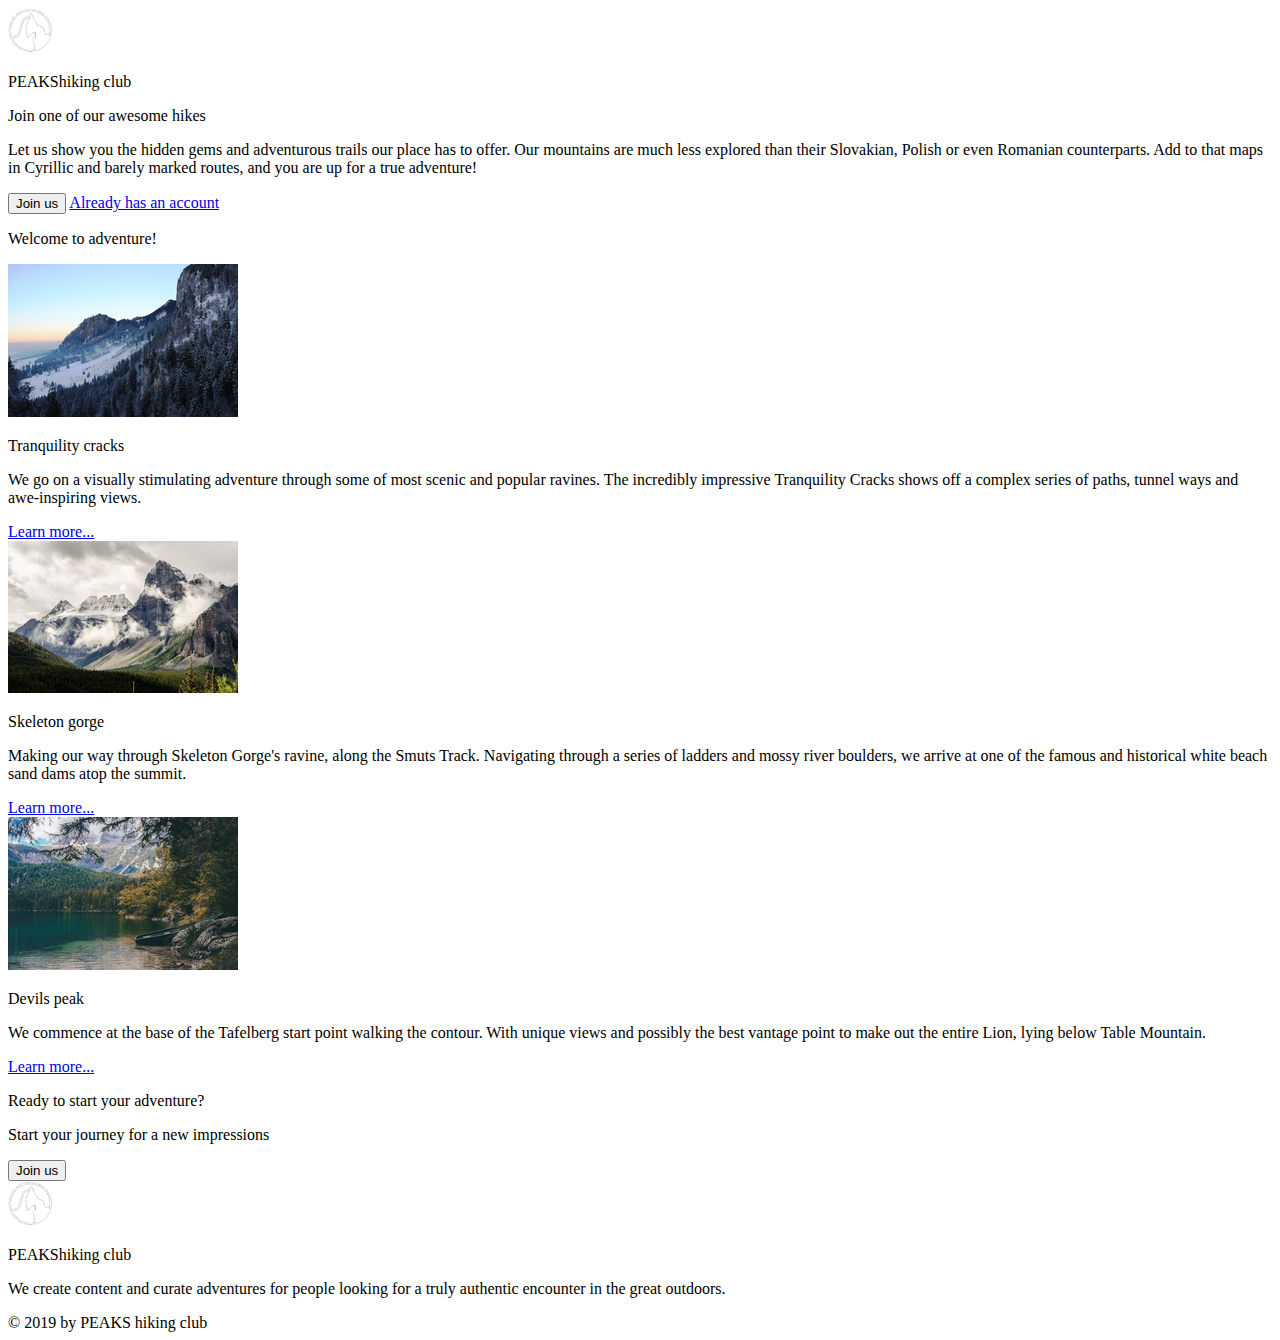
==== FL12_HW3/homework/index.html @ 8019282d "hw3:innitial commit" ====
<!DOCTYPE html>
<html lang="en">

<head>
    <meta charset="UTF-8">
    <meta name="viewport" content="width=device-width, initial-scale=1.0">
    <meta http-equiv="X-UA-Compatible" content="ie=edge">
    <link href="https://fonts.googleapis.com/css?family=Hind:400,600%7CSource+Sans+Pro:400,600,700%7CFresca"
          rel="stylesheet"/>

    <!-- Styles should be switched here: -->

    <link rel="stylesheet" type="text/css" href="css/style1.css">
    <!--     <link rel="stylesheet" type="text/css" href="css/style2.css">-->

    <title>PEAKS hiking club</title>
</head>

<body>
<header class="header">
    <div class="header-wrap">
        <div class="landing-logo">
            <img src="img/m-logo.png" alt="logo"/>
            <p>PEAKS<span>hiking club</span></p>
        </div>
        <p class="header_heading">
            Join one of our awesome hikes
        </p>
        <p class="header_text">
            Let us show you the hidden gems and adventurous trails our place has to offer.
            Our mountains are much less explored than their Slovakian,
            Polish or even Romanian counterparts. Add to that maps in Cyrillic and barely marked routes,
            and you are up for a true adventure!
        </p>
        <div>
            <button class="header_button">Join us</button>
            <a href="#" class="login">Already has an account</a>
        </div>
    </div>
</header>
<main class="section">
    <p class="section_text">
        Welcome to adventure!
    </p>
    <div class="section_card_wrap">
        <div class="section_card">
            <img class="section_card_img"
                 src="img/m-1.jpg"
                 alt="experts"/>
            <div class="section_card_right_container">
                <p class="section_card_heading">
                    Tranquility cracks
                </p>
                <p class="section_card_text">
                    We go on a visually stimulating adventure through some of most scenic and popular ravines.
                    The incredibly impressive Tranquility Cracks shows off a complex series of paths, tunnel ways and
                    awe-inspiring views.
                </p>
                <a href="#" class="section_link">Learn more...</a>
            </div>
        </div>
        <div class="section_card">
            <img class="section_card_img"
                 src="img/m-2.jpg"
                 alt="content formats"/>
            <div class="section_card_right_container">
                <p class="section_card_heading">
                    Skeleton gorge
                </p>
                <p class="section_card_text">
                    Making our way through Skeleton Gorge's ravine, along the Smuts Track.
                    Navigating through a series of ladders and mossy river boulders, we arrive at one of the famous and
                    historical white beach sand dams atop the summit.
                </p>
                <a href="#" class="section_link">Learn more...</a>
            </div>
        </div>
        <div class="section_card">
            <img class="section_card_img"
                 src="img/m-3.jpg"
                 alt="certificate"/>
            <div class="section_card_right_container">
                <p class="section_card_heading">
                    Devils peak
                </p>
                <p class="section_card_text">
                    We commence at the base of the Tafelberg start point walking the contour.
                    With unique views and possibly the best vantage point to make out the entire Lion, lying below Table
                    Mountain.
                </p>
                <a href="#" class="section_link">Learn more...</a>
            </div>
        </div>
    </div>
    <div class="section_banner">
        <div class="section_banner_text_wrap">
            <p class="section_banner_heading">
                Ready to start your adventure?
            </p>
            <p class="section_banner_text">
                Start your journey for a new impressions
            </p>
        </div>
        <button class="section_banner_button">Join us</button>
    </div>
</main>
<footer class="footer">
    <div class="footer-wrap">
        <div class="footer_logo landing-logo">
            <img src="img/m-logo.png" alt="logo"/>
            <p>PEAKS<span>hiking club</span></p>
        </div>
        <p class="footer_text">
            We create content and curate adventures for people looking for a truly authentic encounter in the great
            outdoors.
        </p>
        <span class="footer-cr">
          &copy; 2019 by PEAKS hiking club
        </span>
    </div>
</footer>
</body>

</html>
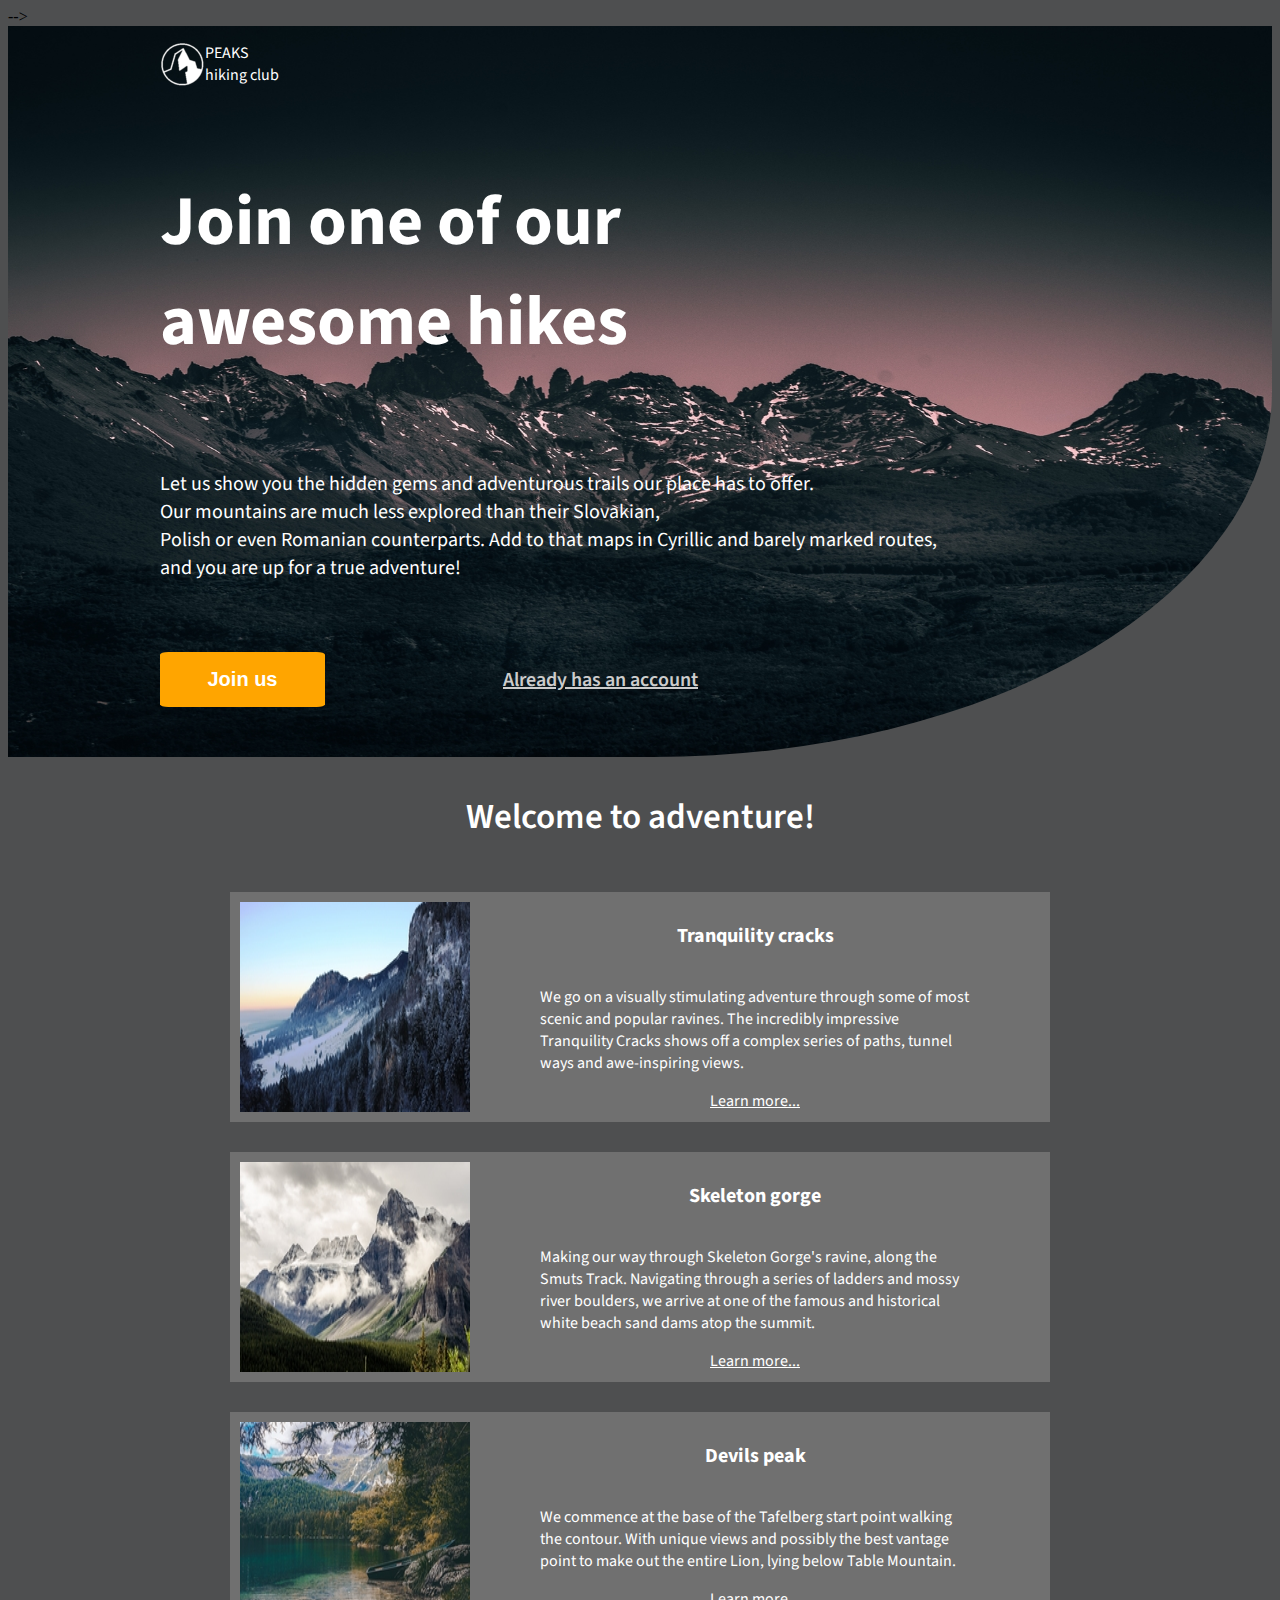
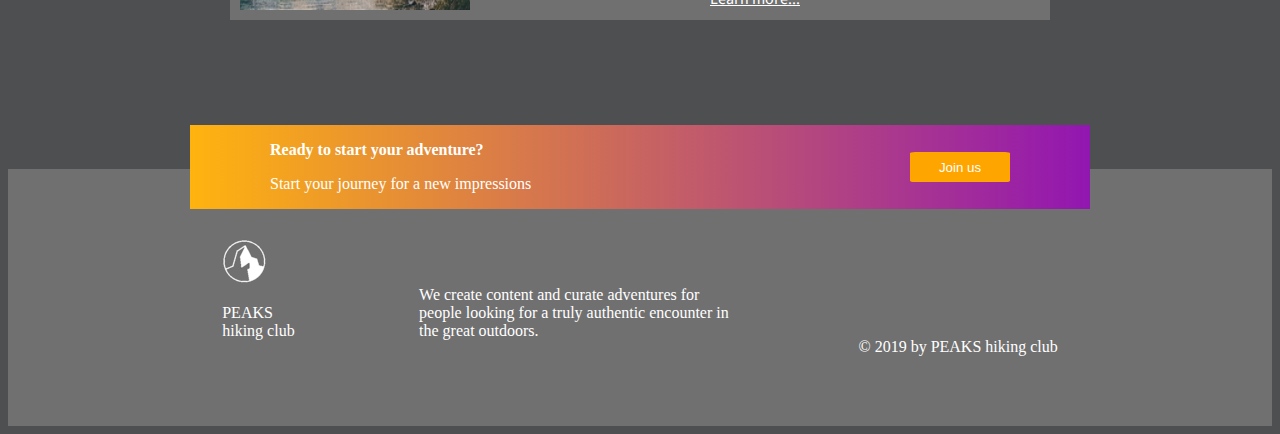
==== commit c0f7164b: "hw3: add variables" ====
--- a/FL12_HW3/homework/index.html
+++ b/FL12_HW3/homework/index.html
@@ -10,8 +10,8 @@
 
     <!-- Styles should be switched here: -->
 
-    <link rel="stylesheet" type="text/css" href="css/style1.css">
-    <!--     <link rel="stylesheet" type="text/css" href="css/style2.css">-->
+    <!--<link rel="stylesheet" type="text/css" href="css/style1.css">-->
+     <link rel="stylesheet" type="text/css" href="css/style2.css">-->
 
     <title>PEAKS hiking club</title>
 </head>
--- a/FL12_HW3/homework/css/style1.css
+++ b/FL12_HW3/homework/css/style1.css
@@ -0,0 +1,120 @@
+body {
+  background-color: #fff; }
+
+header {
+  min-height: 300px;
+  background-image: url(../img/m-h-day.jpg);
+  background-repeat: no-repeat;
+  background-clip: border-box;
+  background-size: 100% 100%;
+  border-bottom-right-radius: 49% 50%;
+  color: #000; }
+  header .header-wrap {
+    font-family: 'Source Sans Pro', sans-serif;
+    width: 960px;
+    margin: auto;
+    padding-bottom: 50px; }
+    header .header-wrap .landing-logo {
+      display: flex;
+      align-items: center; }
+    header .header-wrap p span {
+      display: block; }
+    header .header-wrap .header_heading {
+      font-family: 'Source Sans Pro', sans-serif;
+      font-weight: 700;
+      width: 49%;
+      font-size: 70px; }
+    header .header-wrap .header_text {
+      font-size: 20px;
+      white-space: pre-line;
+      padding-bottom: 50px; }
+  header .header_button {
+    color: #fff;
+    width: 165px;
+    height: 55px;
+    font-size: 20px;
+    font-weight: 600;
+    border: none;
+    border-radius: 5%;
+    background-color: lightgreen; }
+  header .login {
+    padding-left: 175px;
+    font-size: 20px;
+    font-weight: 600;
+    padding-top: 200px;
+    color: #fff; }
+
+.section_text {
+  color: #000;
+  text-align: center;
+  font-size: 35px;
+  font-family: 'Source Sans Pro', sans-serif;
+  font-weight: 600; }
+.section_card_wrap {
+  display: flex;
+  flex-direction: column;
+  width: 850px;
+  margin: auto;
+  padding-bottom: 50px; }
+  .section_card_wrap .section_card {
+    background-color: #2a2a2a;
+    display: flex;
+    margin: 15px;
+    padding: 10px; }
+    .section_card_wrap .section_card_right_container {
+      font-family: 'Source Sans Pro', sans-serif;
+      color: #fff;
+      display: flex;
+      flex-direction: column;
+      width: 431px;
+      margin: auto; }
+      .section_card_wrap .section_card_right_container .section_card_heading, .section_card_wrap .section_card_right_container .section_link {
+        color: #fff;
+        text-align: center; }
+      .section_card_wrap .section_card_right_container .section_card_heading {
+        font-weight: 700;
+        font-size: 20px; }
+
+.section_banner {
+  position: relative;
+  color: #fff;
+  top: 40px;
+  display: flex;
+  background: linear-gradient(to right, #006800, #0101a8);
+  width: 900px;
+  margin: auto;
+  justify-content: space-between; }
+  .section_banner_text_wrap {
+    padding-left: 80px; }
+    .section_banner_text_wrap .section_banner_heading:nth-child(1) {
+      font-weight: 600; }
+  .section_banner_button {
+    align-self: center;
+    color: #fff;
+    height: 30px;
+    width: 100px;
+    margin-right: 80px;
+    border: none;
+    border-radius: 5%;
+    background: lightgreen; }
+
+.footer {
+  top: 10px;
+  background: #2a2a2a;
+  color: #fff; }
+  .footer-wrap {
+    display: flex;
+    justify-content: space-around;
+    align-items: flex-end;
+    padding: 70px;
+    width: 960px;
+    margin: auto; }
+    .footer-wrap_logo {
+      display: flex;
+      align-items: center; }
+    .footer-wrap p span {
+      display: block; }
+    .footer-wrap_text {
+      width: 300px; }
+    .footer-wrap .footer_text {
+      width: 315px; }
--- a/FL12_HW3/homework/css/style2.css
+++ b/FL12_HW3/homework/css/style2.css
@@ -0,0 +1,120 @@
+body {
+  background-color: #4e4f50; }
+
+header {
+  min-height: 300px;
+  background-image: url(../img/m-h-night.jpg);
+  background-repeat: no-repeat;
+  background-clip: border-box;
+  background-size: 100% 100%;
+  border-bottom-right-radius: 49% 50%;
+  color: #fff; }
+  header .header-wrap {
+    font-family: 'Source Sans Pro', sans-serif;
+    width: 960px;
+    margin: auto;
+    padding-bottom: 50px; }
+    header .header-wrap .landing-logo {
+      display: flex;
+      align-items: center; }
+    header .header-wrap p span {
+      display: block; }
+    header .header-wrap .header_heading {
+      font-family: 'Source Sans Pro', sans-serif;
+      font-weight: 700;
+      width: 49%;
+      font-size: 70px; }
+    header .header-wrap .header_text {
+      font-size: 20px;
+      white-space: pre-line;
+      padding-bottom: 50px; }
+  header .header_button {
+    color: #fff;
+    width: 165px;
+    height: 55px;
+    font-size: 20px;
+    font-weight: 600;
+    border: none;
+    border-radius: 5%;
+    background-color: orange; }
+  header .login {
+    padding-left: 175px;
+    font-size: 20px;
+    font-weight: 600;
+    padding-top: 200px;
+    color: #ccc; }
+
+.section_text {
+  color: #fff;
+  text-align: center;
+  font-size: 35px;
+  font-family: 'Source Sans Pro', sans-serif;
+  font-weight: 600; }
+.section_card_wrap {
+  display: flex;
+  flex-direction: column;
+  width: 850px;
+  margin: auto;
+  padding-bottom: 50px; }
+  .section_card_wrap .section_card {
+    background-color: #707070;
+    display: flex;
+    margin: 15px;
+    padding: 10px; }
+    .section_card_wrap .section_card_right_container {
+      font-family: 'Source Sans Pro', sans-serif;
+      color: #fff;
+      display: flex;
+      flex-direction: column;
+      width: 431px;
+      margin: auto; }
+      .section_card_wrap .section_card_right_container .section_card_heading, .section_card_wrap .section_card_right_container .section_link {
+        color: #fff;
+        text-align: center; }
+      .section_card_wrap .section_card_right_container .section_card_heading {
+        font-weight: 700;
+        font-size: 20px; }
+
+.section_banner {
+  position: relative;
+  color: #fff;
+  top: 40px;
+  display: flex;
+  background: linear-gradient(to right, #ffb30f, #9216b1);
+  width: 900px;
+  margin: auto;
+  justify-content: space-between; }
+  .section_banner_text_wrap {
+    padding-left: 80px; }
+    .section_banner_text_wrap .section_banner_heading:nth-child(1) {
+      font-weight: 600; }
+  .section_banner_button {
+    align-self: center;
+    color: #fff;
+    height: 30px;
+    width: 100px;
+    margin-right: 80px;
+    border: none;
+    border-radius: 5%;
+    background: orange; }
+
+.footer {
+  top: 10px;
+  background: #707070;
+  color: #fff; }
+  .footer-wrap {
+    display: flex;
+    justify-content: space-around;
+    align-items: flex-end;
+    padding: 70px;
+    width: 960px;
+    margin: auto; }
+    .footer-wrap_logo {
+      display: flex;
+      align-items: center; }
+    .footer-wrap p span {
+      display: block; }
+    .footer-wrap_text {
+      width: 300px; }
+    .footer-wrap .footer_text {
+      width: 315px; }
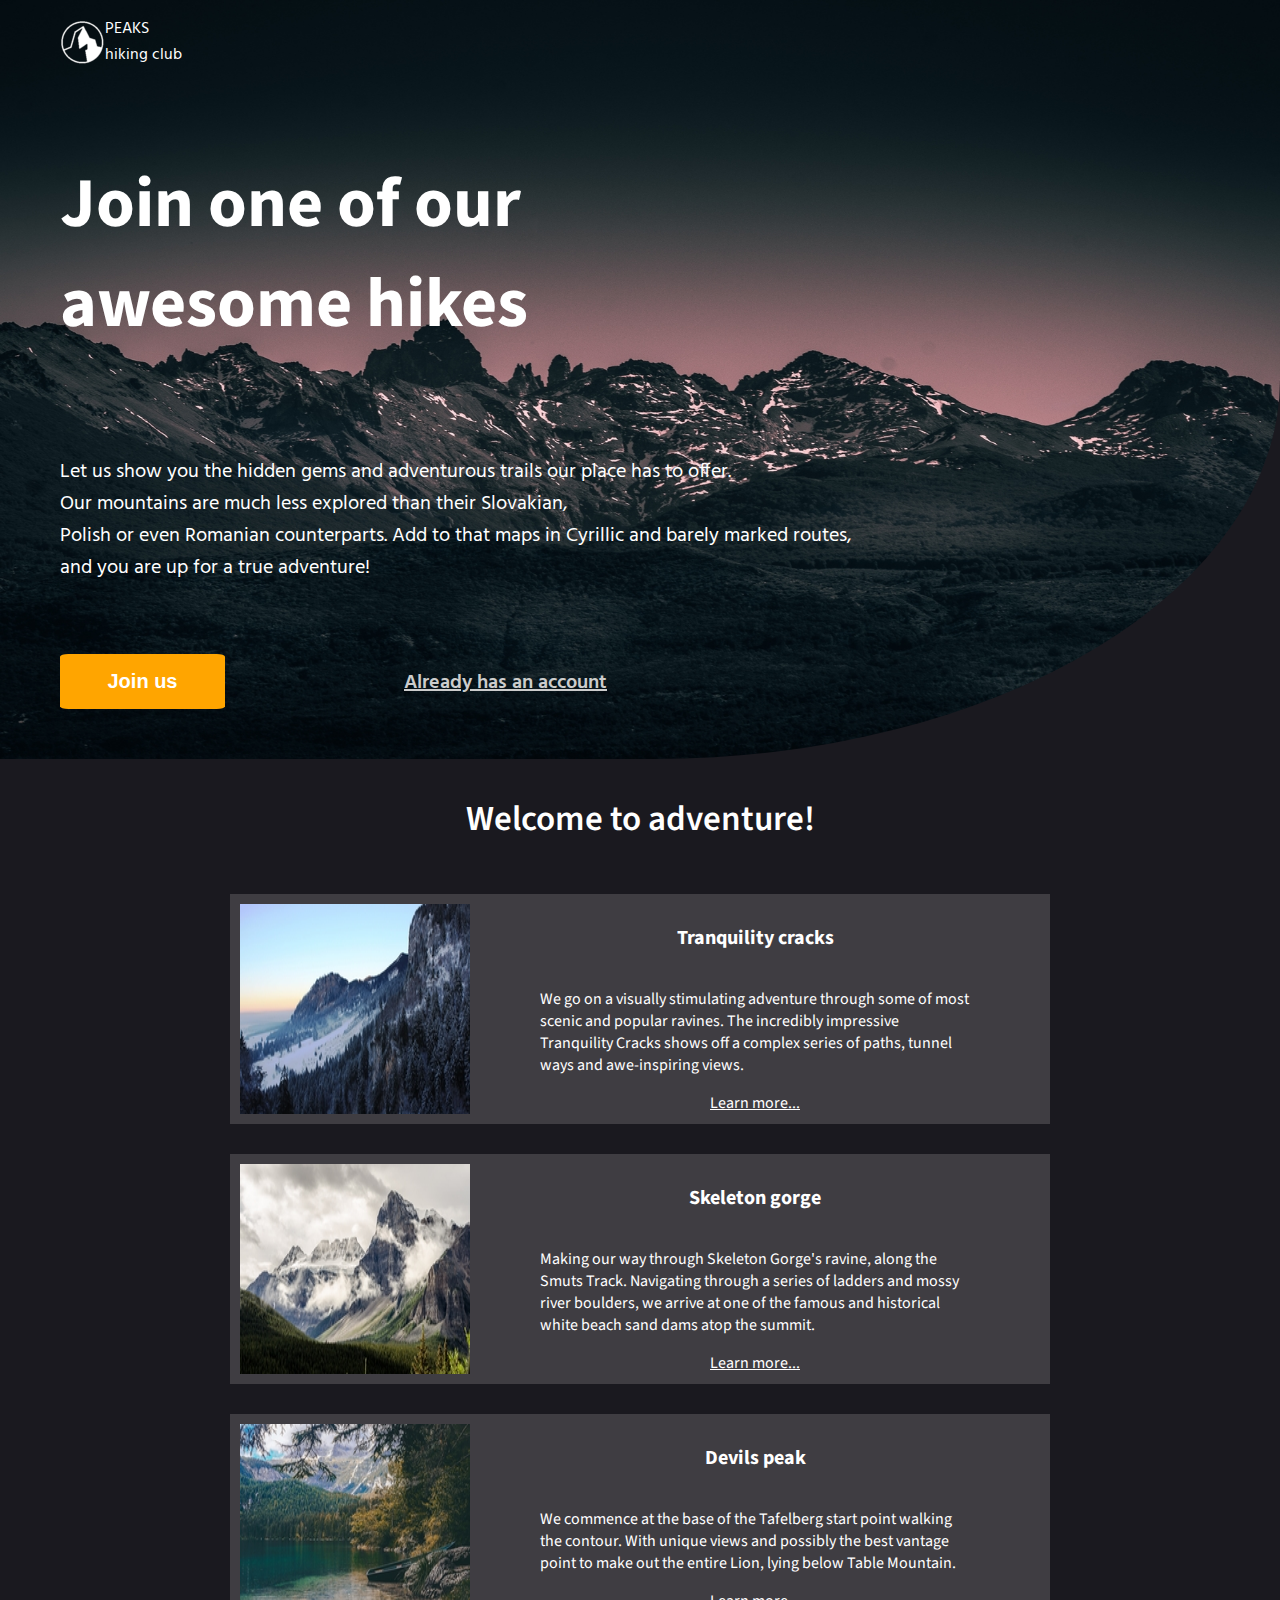
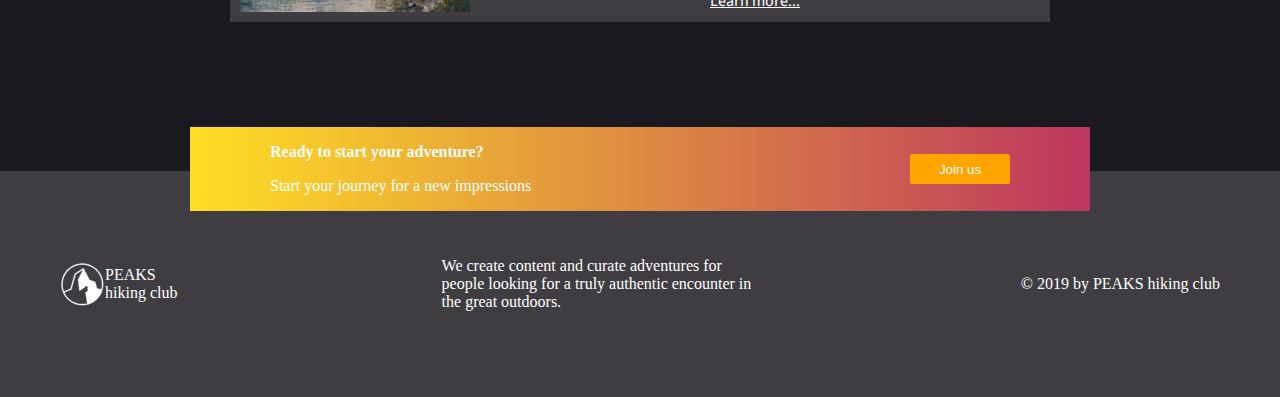
==== commit 83b1a637: "hw3" ====
--- a/FL12_HW3/homework/index.html
+++ b/FL12_HW3/homework/index.html
@@ -10,8 +10,8 @@
 
     <!-- Styles should be switched here: -->
 
-    <!--<link rel="stylesheet" type="text/css" href="css/style1.css">-->
-     <link rel="stylesheet" type="text/css" href="css/style2.css">-->
+    <link rel="stylesheet" type="text/css" href="css/style1.css">
+     <link rel="stylesheet" type="text/css" href="css/style2.css">
 
     <title>PEAKS hiking club</title>
 </head>
--- a/FL12_HW3/homework/css/style1.css
+++ b/FL12_HW3/homework/css/style1.css
@@ -1,5 +1,14 @@
 body {
+  margin: 0;
   background-color: #fff; }
+
+a {
+  color: #fff; }
+
+.error, .error--serious {
+  background-color: #fff; }
+  .error--serious {
+    border-width: 2px; }
 
 header {
   min-height: 300px;
@@ -10,10 +19,13 @@
   border-bottom-right-radius: 49% 50%;
   color: #000; }
   header .header-wrap {
-    font-family: 'Source Sans Pro', sans-serif;
-    width: 960px;
+    font-family: "Source Sans Pro", sans-serif;
+    width: 1160px;
     margin: auto;
     padding-bottom: 50px; }
+    header .header-wrap .header_heading::selection {
+      color: white;
+      background: #0062ff; }
     header .header-wrap .landing-logo {
       display: flex;
       align-items: center; }
@@ -28,15 +40,15 @@
       font-size: 20px;
       white-space: pre-line;
       padding-bottom: 50px; }
-  header .header_button {
-    color: #fff;
-    width: 165px;
-    height: 55px;
-    font-size: 20px;
-    font-weight: 600;
-    border: none;
-    border-radius: 5%;
-    background-color: lightgreen; }
+    header .header-wrap .header_button {
+      width: 165px;
+      height: 55px;
+      font-size: 20px;
+      font-weight: 600;
+      border: none;
+      border-radius: 5%;
+      background: lightgreen;
+      color: #fff; }
   header .login {
     padding-left: 175px;
     font-size: 20px;
@@ -44,6 +56,9 @@
     padding-top: 200px;
     color: #fff; }
 
+.section_text::selection {
+  color: white;
+  background: #f7166c; }
 .section_text {
   color: #000;
   text-align: center;
@@ -57,7 +72,7 @@
   margin: auto;
   padding-bottom: 50px; }
   .section_card_wrap .section_card {
-    background-color: #2a2a2a;
+    background-color: #26252c;
     display: flex;
     margin: 15px;
     padding: 10px; }
@@ -80,10 +95,13 @@
   color: #fff;
   top: 40px;
   display: flex;
-  background: linear-gradient(to right, #006800, #0101a8);
+  background: linear-gradient(to right, #52a504, #0062ff);
   width: 900px;
   margin: auto;
   justify-content: space-between; }
+  .section_banner_heading::selection {
+    color: white;
+    background: #f7166c; }
   .section_banner_text_wrap {
     padding-left: 80px; }
     .section_banner_text_wrap .section_banner_heading:nth-child(1) {
@@ -100,16 +118,17 @@
 
 .footer {
   top: 10px;
-  background: #2a2a2a;
+  background: #26252c;
   color: #fff; }
   .footer-wrap {
     display: flex;
-    justify-content: space-around;
-    align-items: flex-end;
-    padding: 70px;
-    width: 960px;
+    justify-content: space-between;
+    align-items: center;
+    padding-top: 70px;
+    padding-bottom: 70px;
+    width: 1160px;
     margin: auto; }
-    .footer-wrap_logo {
+    .footer-wrap .footer_logo.landing-logo {
       display: flex;
       align-items: center; }
     .footer-wrap p span {
--- a/FL12_HW3/homework/css/style2.css
+++ b/FL12_HW3/homework/css/style2.css
@@ -1,5 +1,14 @@
 body {
-  background-color: #4e4f50; }
+  margin: 0;
+  background-color: #1a191f; }
+
+a {
+  color: #fff; }
+
+.error, .error--serious {
+  background-color: #fff; }
+  .error--serious {
+    border-width: 2px; }
 
 header {
   min-height: 300px;
@@ -10,10 +19,13 @@
   border-bottom-right-radius: 49% 50%;
   color: #fff; }
   header .header-wrap {
-    font-family: 'Source Sans Pro', sans-serif;
-    width: 960px;
+    font-family: "Hind", sans-serif;
+    width: 1160px;
     margin: auto;
     padding-bottom: 50px; }
+    header .header-wrap .header_heading::selection {
+      color: white;
+      background: #fa3e25; }
     header .header-wrap .landing-logo {
       display: flex;
       align-items: center; }
@@ -28,15 +40,15 @@
       font-size: 20px;
       white-space: pre-line;
       padding-bottom: 50px; }
-  header .header_button {
-    color: #fff;
-    width: 165px;
-    height: 55px;
-    font-size: 20px;
-    font-weight: 600;
-    border: none;
-    border-radius: 5%;
-    background-color: orange; }
+    header .header-wrap .header_button {
+      width: 165px;
+      height: 55px;
+      font-size: 20px;
+      font-weight: 600;
+      border: none;
+      border-radius: 5%;
+      background: orange;
+      color: #fff; }
   header .login {
     padding-left: 175px;
     font-size: 20px;
@@ -44,6 +56,9 @@
     padding-top: 200px;
     color: #ccc; }
 
+.section_text::selection {
+  color: white;
+  background: #f7166c; }
 .section_text {
   color: #fff;
   text-align: center;
@@ -57,7 +72,7 @@
   margin: auto;
   padding-bottom: 50px; }
   .section_card_wrap .section_card {
-    background-color: #707070;
+    background-color: #3f3d42;
     display: flex;
     margin: 15px;
     padding: 10px; }
@@ -80,10 +95,13 @@
   color: #fff;
   top: 40px;
   display: flex;
-  background: linear-gradient(to right, #ffb30f, #9216b1);
+  background: linear-gradient(to right, #ffde25, #bd375f);
   width: 900px;
   margin: auto;
   justify-content: space-between; }
+  .section_banner_heading::selection {
+    color: white;
+    background: #f7166c; }
   .section_banner_text_wrap {
     padding-left: 80px; }
     .section_banner_text_wrap .section_banner_heading:nth-child(1) {
@@ -100,16 +118,17 @@
 
 .footer {
   top: 10px;
-  background: #707070;
+  background: #3f3d42;
   color: #fff; }
   .footer-wrap {
     display: flex;
-    justify-content: space-around;
-    align-items: flex-end;
-    padding: 70px;
-    width: 960px;
+    justify-content: space-between;
+    align-items: center;
+    padding-top: 70px;
+    padding-bottom: 70px;
+    width: 1160px;
     margin: auto; }
-    .footer-wrap_logo {
+    .footer-wrap .footer_logo.landing-logo {
       display: flex;
       align-items: center; }
     .footer-wrap p span {
